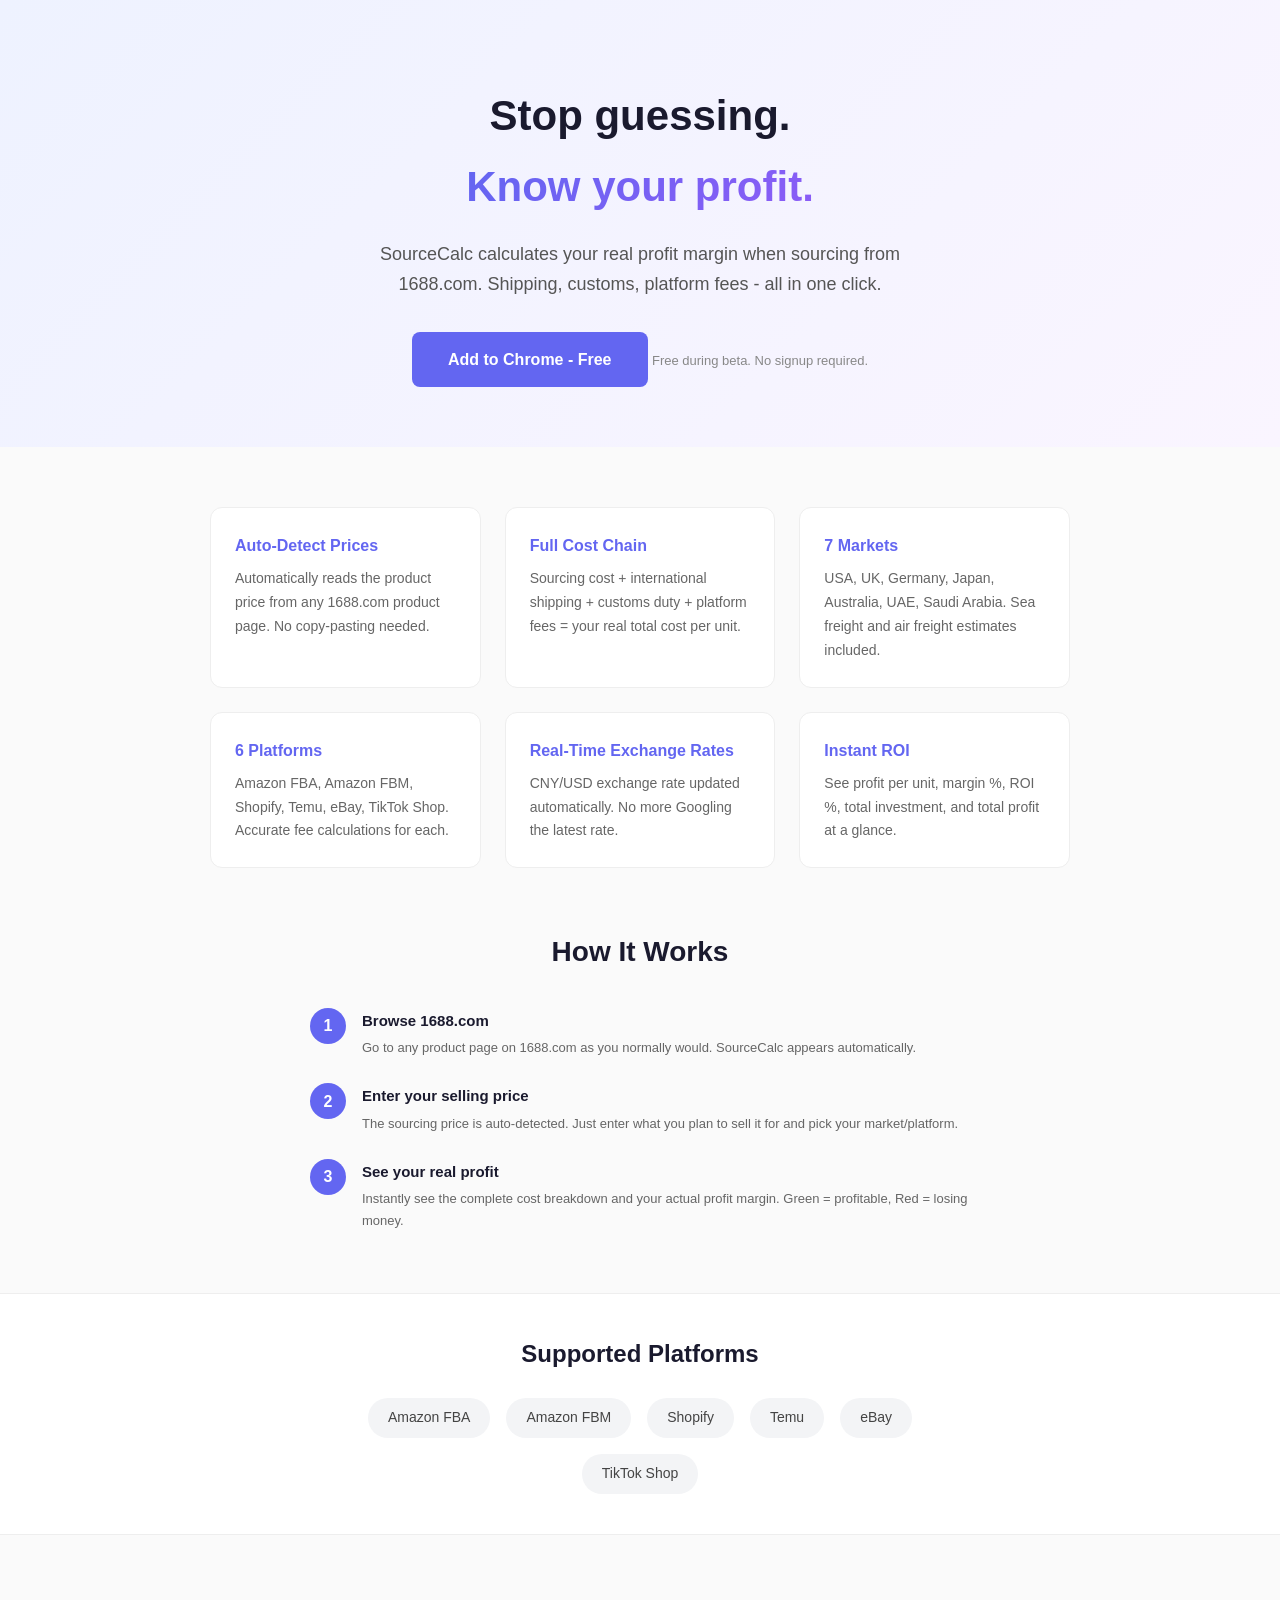
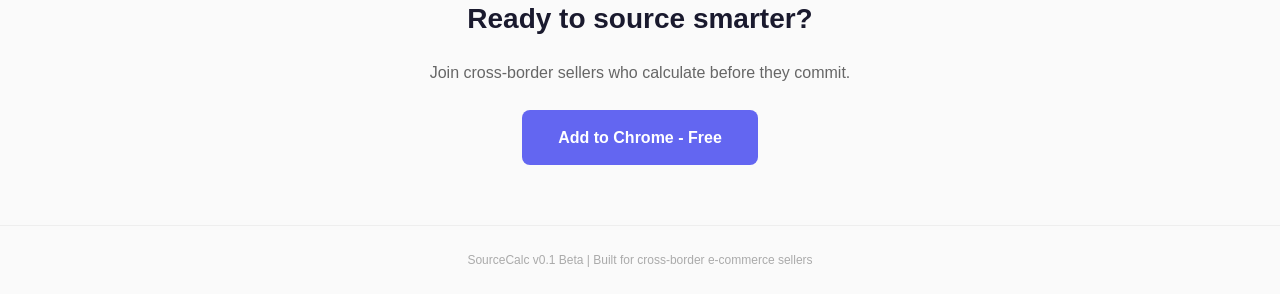
==== landing/index.html @ 2e1cc541 "Add GoatCounter analytics to landing page, add sitemap and robots.txt" ====
<!DOCTYPE html>
<html lang="en">
<head>
<meta charset="UTF-8">
<meta name="viewport" content="width=device-width, initial-scale=1.0">
<title>SourceCalc - 1688 Profit Calculator for Cross-Border Sellers</title>
<meta name="description" content="Instantly calculate profit margins when sourcing from 1688.com. Includes shipping, customs, and platform fees for Amazon, Shopify, Temu and more.">
<style>
  :root { --purple: #6366f1; --purple-dark: #4f46e5; --green: #16a34a; --bg: #fafafa; }
  * { margin: 0; padding: 0; box-sizing: border-box; }
  body { font-family: -apple-system, BlinkMacSystemFont, 'Segoe UI', Roboto, sans-serif; color: #1a1a2e; background: var(--bg); line-height: 1.7; }

  .hero {
    text-align: center;
    padding: 80px 20px 60px;
    background: linear-gradient(135deg, #eef2ff, #faf5ff);
  }
  .hero h1 { font-size: 42px; font-weight: 800; margin-bottom: 16px; }
  .hero h1 span { background: linear-gradient(135deg, var(--purple), #8b5cf6); -webkit-background-clip: text; -webkit-text-fill-color: transparent; }
  .hero p { font-size: 18px; color: #555; max-width: 600px; margin: 0 auto 32px; }
  .cta {
    display: inline-block;
    background: var(--purple);
    color: white;
    padding: 14px 36px;
    border-radius: 8px;
    text-decoration: none;
    font-weight: 600;
    font-size: 16px;
    transition: background 0.2s;
  }
  .cta:hover { background: var(--purple-dark); }
  .badge { display: inline-block; margin-top: 16px; font-size: 13px; color: #888; }

  .features {
    max-width: 900px;
    margin: 60px auto;
    padding: 0 20px;
    display: grid;
    grid-template-columns: repeat(auto-fit, minmax(250px, 1fr));
    gap: 24px;
  }
  .feature {
    background: white;
    border: 1px solid #eee;
    border-radius: 12px;
    padding: 24px;
  }
  .feature h3 { font-size: 16px; margin-bottom: 8px; color: var(--purple); }
  .feature p { font-size: 14px; color: #666; }

  .how-it-works {
    max-width: 700px;
    margin: 60px auto;
    padding: 0 20px;
    text-align: center;
  }
  .how-it-works h2 { font-size: 28px; margin-bottom: 32px; }
  .steps { text-align: left; }
  .step {
    display: flex;
    gap: 16px;
    margin-bottom: 24px;
    align-items: flex-start;
  }
  .step-num {
    width: 36px;
    height: 36px;
    border-radius: 50%;
    background: var(--purple);
    color: white;
    display: flex;
    align-items: center;
    justify-content: center;
    font-weight: 700;
    flex-shrink: 0;
  }
  .step-text h4 { font-size: 15px; margin-bottom: 4px; }
  .step-text p { font-size: 13px; color: #666; }

  .platforms {
    text-align: center;
    padding: 40px 20px;
    background: white;
    border-top: 1px solid #eee;
    border-bottom: 1px solid #eee;
  }
  .platforms h2 { font-size: 24px; margin-bottom: 24px; }
  .platform-list {
    display: flex;
    justify-content: center;
    flex-wrap: wrap;
    gap: 16px;
    max-width: 600px;
    margin: 0 auto;
  }
  .platform-tag {
    padding: 8px 20px;
    background: #f3f4f6;
    border-radius: 20px;
    font-size: 14px;
    font-weight: 500;
    color: #444;
  }

  .cta-section {
    text-align: center;
    padding: 60px 20px;
  }
  .cta-section h2 { font-size: 28px; margin-bottom: 16px; }
  .cta-section p { color: #666; margin-bottom: 24px; }

  footer {
    text-align: center;
    padding: 24px;
    font-size: 12px;
    color: #aaa;
    border-top: 1px solid #eee;
  }
</style>
</head>
<body>

<div class="hero">
  <h1>Stop guessing.<br><span>Know your profit.</span></h1>
  <p>SourceCalc calculates your real profit margin when sourcing from 1688.com. Shipping, customs, platform fees - all in one click.</p>
  <a href="#" class="cta">Add to Chrome - Free</a>
  <div class="badge">Free during beta. No signup required.</div>
</div>

<div class="features">
  <div class="feature">
    <h3>Auto-Detect Prices</h3>
    <p>Automatically reads the product price from any 1688.com product page. No copy-pasting needed.</p>
  </div>
  <div class="feature">
    <h3>Full Cost Chain</h3>
    <p>Sourcing cost + international shipping + customs duty + platform fees = your real total cost per unit.</p>
  </div>
  <div class="feature">
    <h3>7 Markets</h3>
    <p>USA, UK, Germany, Japan, Australia, UAE, Saudi Arabia. Sea freight and air freight estimates included.</p>
  </div>
  <div class="feature">
    <h3>6 Platforms</h3>
    <p>Amazon FBA, Amazon FBM, Shopify, Temu, eBay, TikTok Shop. Accurate fee calculations for each.</p>
  </div>
  <div class="feature">
    <h3>Real-Time Exchange Rates</h3>
    <p>CNY/USD exchange rate updated automatically. No more Googling the latest rate.</p>
  </div>
  <div class="feature">
    <h3>Instant ROI</h3>
    <p>See profit per unit, margin %, ROI %, total investment, and total profit at a glance.</p>
  </div>
</div>

<div class="how-it-works">
  <h2>How It Works</h2>
  <div class="steps">
    <div class="step">
      <div class="step-num">1</div>
      <div class="step-text">
        <h4>Browse 1688.com</h4>
        <p>Go to any product page on 1688.com as you normally would. SourceCalc appears automatically.</p>
      </div>
    </div>
    <div class="step">
      <div class="step-num">2</div>
      <div class="step-text">
        <h4>Enter your selling price</h4>
        <p>The sourcing price is auto-detected. Just enter what you plan to sell it for and pick your market/platform.</p>
      </div>
    </div>
    <div class="step">
      <div class="step-num">3</div>
      <div class="step-text">
        <h4>See your real profit</h4>
        <p>Instantly see the complete cost breakdown and your actual profit margin. Green = profitable, Red = losing money.</p>
      </div>
    </div>
  </div>
</div>

<div class="platforms">
  <h2>Supported Platforms</h2>
  <div class="platform-list">
    <span class="platform-tag">Amazon FBA</span>
    <span class="platform-tag">Amazon FBM</span>
    <span class="platform-tag">Shopify</span>
    <span class="platform-tag">Temu</span>
    <span class="platform-tag">eBay</span>
    <span class="platform-tag">TikTok Shop</span>
  </div>
</div>

<div class="cta-section">
  <h2>Ready to source smarter?</h2>
  <p>Join cross-border sellers who calculate before they commit.</p>
  <a href="#" class="cta">Add to Chrome - Free</a>
</div>

<footer>
  SourceCalc v0.1 Beta | Built for cross-border e-commerce sellers
</footer>

<script data-goatcounter="https://aihm.goatcounter.com/count"
        async src="//gc.zgo.at/count.js"></script>
</body>
</html>
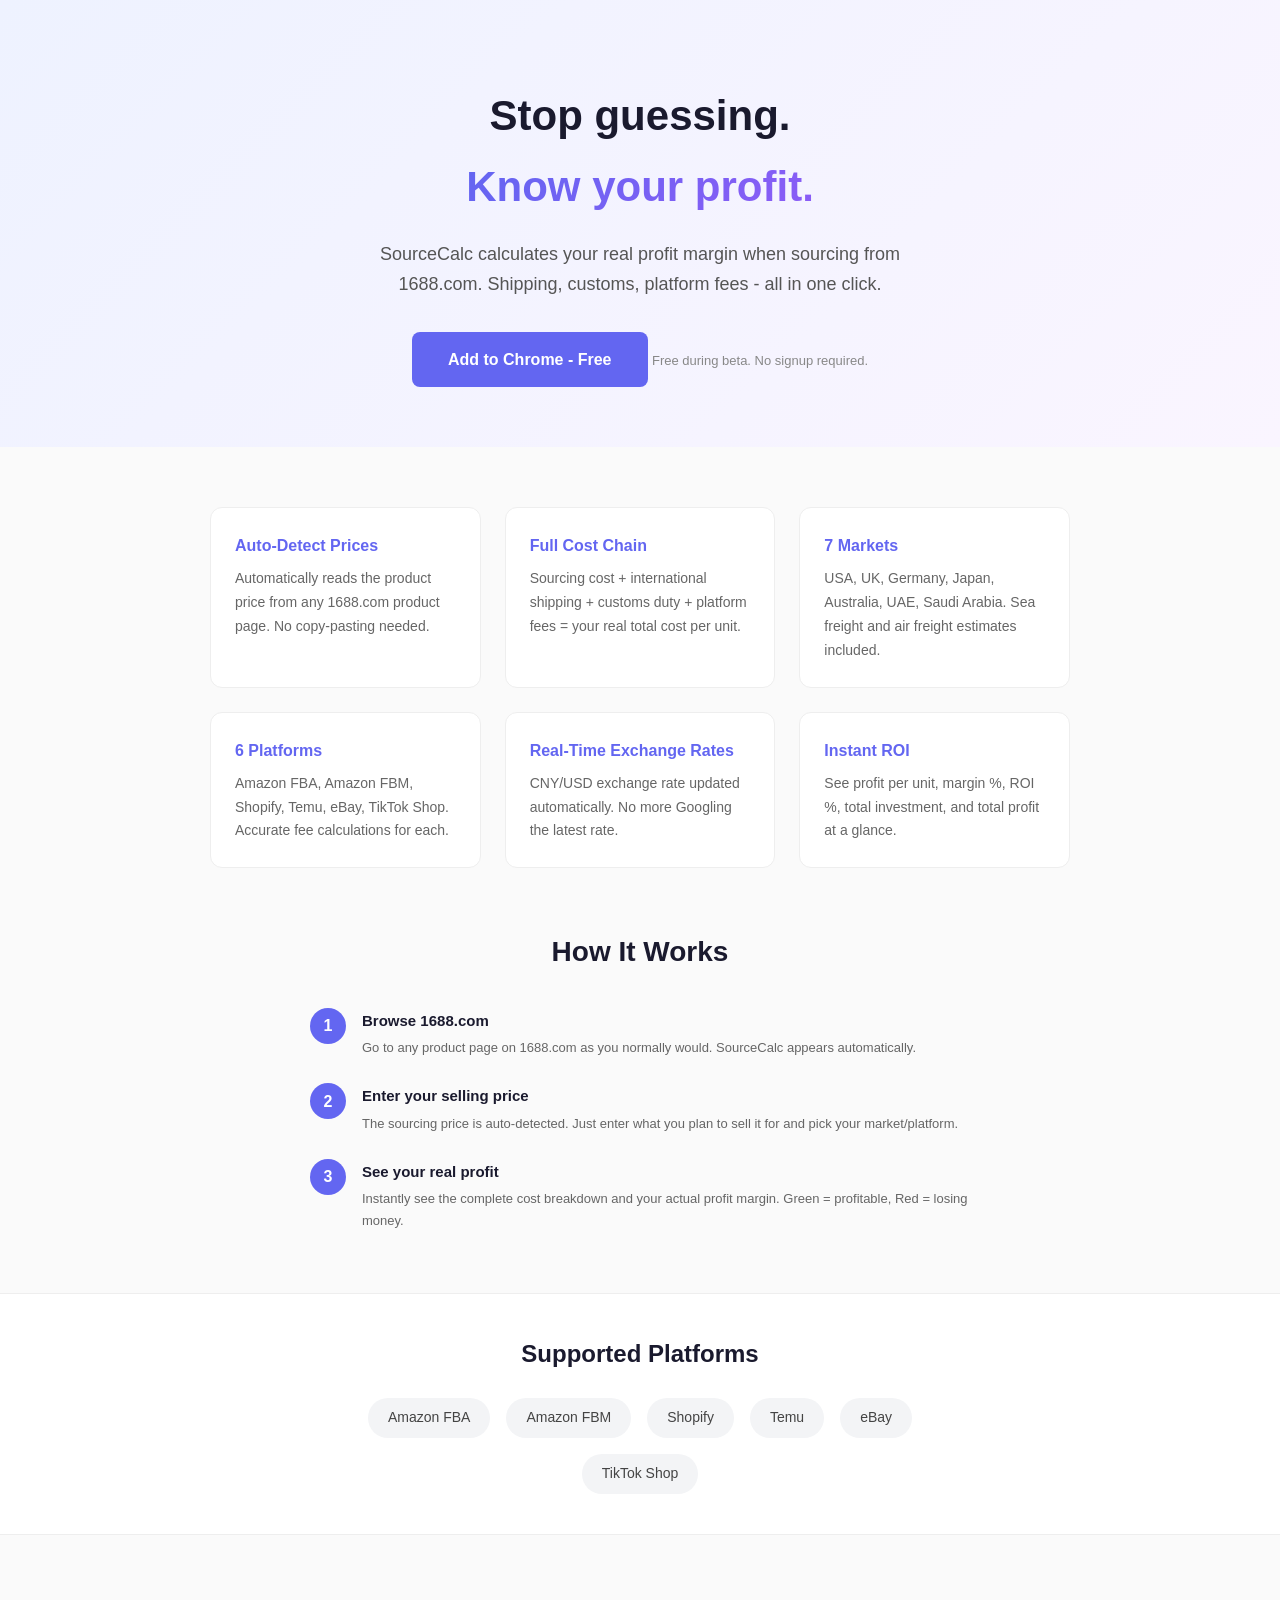
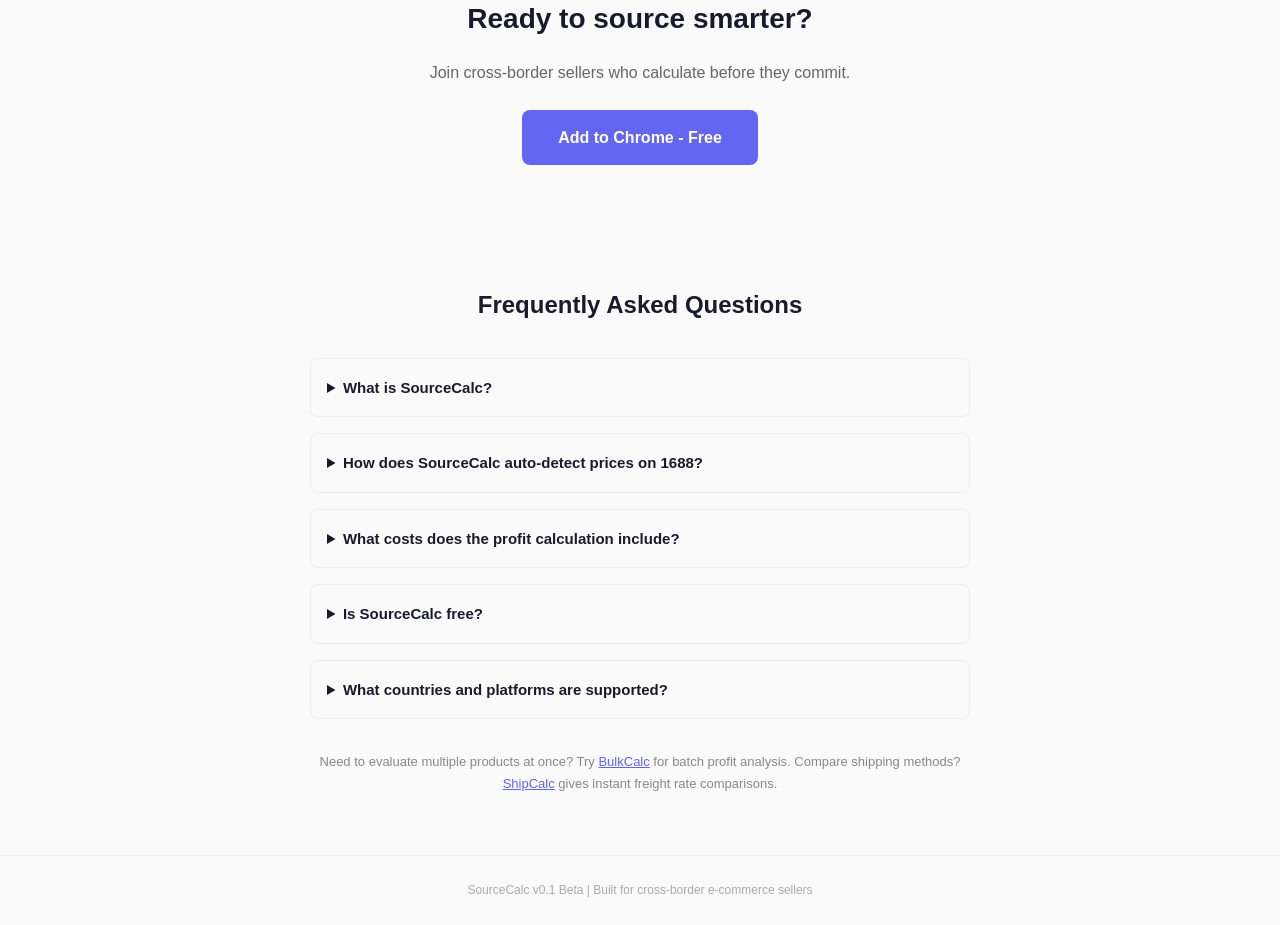
==== commit b2617e47: "Add FAQ section with FAQPage schema + cross-links to BulkCalc/ShipCalc Co-Authored-By: Claude Opus 4" ====
--- a/landing/index.html
+++ b/landing/index.html
@@ -5,6 +5,27 @@
 <meta name="viewport" content="width=device-width, initial-scale=1.0">
 <title>SourceCalc - 1688 Profit Calculator for Cross-Border Sellers</title>
 <meta name="description" content="Instantly calculate profit margins when sourcing from 1688.com. Includes shipping, customs, and platform fees for Amazon, Shopify, Temu and more.">
+<link rel="canonical" href="https://itsukiken1.github.io/sourcecalc/">
+<meta property="og:title" content="SourceCalc - 1688 Profit Calculator for Cross-Border Sellers">
+<meta property="og:description" content="Instantly calculate profit margins when sourcing from 1688.com. Chrome extension with shipping, customs, and platform fees.">
+<meta property="og:type" content="website">
+<meta property="og:url" content="https://itsukiken1.github.io/sourcecalc/">
+<script type="application/ld+json">
+{
+  "@context": "https://schema.org",
+  "@type": "WebApplication",
+  "name": "SourceCalc",
+  "url": "https://itsukiken1.github.io/sourcecalc/",
+  "description": "Chrome extension that calculates profit margins directly on 1688.com product pages. Includes shipping, customs duties, and platform fees.",
+  "applicationCategory": "BusinessApplication",
+  "operatingSystem": "Chrome",
+  "offers": {
+    "@type": "Offer",
+    "price": "0",
+    "priceCurrency": "USD"
+  }
+}
+</script>
 <style>
   :root { --purple: #6366f1; --purple-dark: #4f46e5; --green: #16a34a; --bg: #fafafa; }
   * { margin: 0; padding: 0; box-sizing: border-box; }
@@ -200,6 +221,54 @@
   <a href="#" class="cta">Add to Chrome - Free</a>
 </div>
 
+<section style="max-width:700px;margin:0 auto;padding:60px 20px">
+<h2 style="font-size:24px;text-align:center;margin-bottom:32px">Frequently Asked Questions</h2>
+
+<details style="margin-bottom:16px;border:1px solid #eee;border-radius:8px;padding:16px">
+<summary style="cursor:pointer;font-weight:600;font-size:15px">What is SourceCalc?</summary>
+<p style="margin-top:12px;color:#666;font-size:14px;line-height:1.7">SourceCalc is a free Chrome extension that calculates your real profit margin when sourcing products from 1688.com. It automatically reads the product price, adds shipping, customs duties, and platform fees, and shows you the actual profit per unit — all without leaving the 1688 product page.</p>
+</details>
+
+<details style="margin-bottom:16px;border:1px solid #eee;border-radius:8px;padding:16px">
+<summary style="cursor:pointer;font-weight:600;font-size:15px">How does SourceCalc auto-detect prices on 1688?</summary>
+<p style="margin-top:12px;color:#666;font-size:14px;line-height:1.7">SourceCalc reads the price directly from the 1688.com product page DOM. When you visit any product page, it automatically extracts the listed price (including tiered pricing) and uses it as the sourcing cost in the profit calculation. No copy-pasting needed.</p>
+</details>
+
+<details style="margin-bottom:16px;border:1px solid #eee;border-radius:8px;padding:16px">
+<summary style="cursor:pointer;font-weight:600;font-size:15px">What costs does the profit calculation include?</summary>
+<p style="margin-top:12px;color:#666;font-size:14px;line-height:1.7">The calculation includes: product sourcing cost (auto-detected from 1688), CNY to USD conversion at real-time exchange rates, international shipping (sea or air freight), customs duties and tariffs for your destination country, and platform-specific selling fees for Amazon FBA, Amazon FBM, Shopify, Temu, eBay, or TikTok Shop.</p>
+</details>
+
+<details style="margin-bottom:16px;border:1px solid #eee;border-radius:8px;padding:16px">
+<summary style="cursor:pointer;font-weight:600;font-size:15px">Is SourceCalc free?</summary>
+<p style="margin-top:12px;color:#666;font-size:14px;line-height:1.7">Yes, SourceCalc is free during beta. No signup or account required. Install from the Chrome Web Store and it works immediately on any 1688.com product page.</p>
+</details>
+
+<details style="margin-bottom:16px;border:1px solid #eee;border-radius:8px;padding:16px">
+<summary style="cursor:pointer;font-weight:600;font-size:15px">What countries and platforms are supported?</summary>
+<p style="margin-top:12px;color:#666;font-size:14px;line-height:1.7">Destination countries: USA, UK, Germany, Japan, Australia, UAE, Saudi Arabia. Selling platforms: Amazon FBA, Amazon FBM, Shopify, Temu, eBay, TikTok Shop. Each combination uses accurate shipping rates and platform fee structures.</p>
+</details>
+
+<p style="margin-top:32px;text-align:center;font-size:13px;color:#888">
+Need to evaluate multiple products at once? Try <a href="https://itsukiken1.github.io/bulkcalc/" style="color:var(--purple)">BulkCalc</a> for batch profit analysis.
+Compare shipping methods? <a href="https://itsukiken1.github.io/shipcalc/" style="color:var(--purple)">ShipCalc</a> gives instant freight rate comparisons.
+</p>
+</section>
+
+<script type="application/ld+json">
+{
+  "@context": "https://schema.org",
+  "@type": "FAQPage",
+  "mainEntity": [
+    {"@type": "Question", "name": "What is SourceCalc?", "acceptedAnswer": {"@type": "Answer", "text": "SourceCalc is a free Chrome extension that calculates your real profit margin when sourcing products from 1688.com, including shipping, customs duties, and platform fees."}},
+    {"@type": "Question", "name": "How does SourceCalc auto-detect prices on 1688?", "acceptedAnswer": {"@type": "Answer", "text": "SourceCalc reads the price directly from the 1688.com product page. It automatically extracts the listed price and uses it as the sourcing cost in the profit calculation."}},
+    {"@type": "Question", "name": "What costs does the profit calculation include?", "acceptedAnswer": {"@type": "Answer", "text": "Product cost from 1688, CNY/USD conversion, international shipping, customs duties, and platform fees for Amazon, Shopify, Temu, eBay, and TikTok Shop."}},
+    {"@type": "Question", "name": "Is SourceCalc free?", "acceptedAnswer": {"@type": "Answer", "text": "Yes, SourceCalc is free during beta with no signup required."}},
+    {"@type": "Question", "name": "What countries and platforms are supported?", "acceptedAnswer": {"@type": "Answer", "text": "Countries: USA, UK, Germany, Japan, Australia, UAE, Saudi Arabia. Platforms: Amazon FBA/FBM, Shopify, Temu, eBay, TikTok Shop."}}
+  ]
+}
+</script>
+
 <footer>
   SourceCalc v0.1 Beta | Built for cross-border e-commerce sellers
 </footer>
